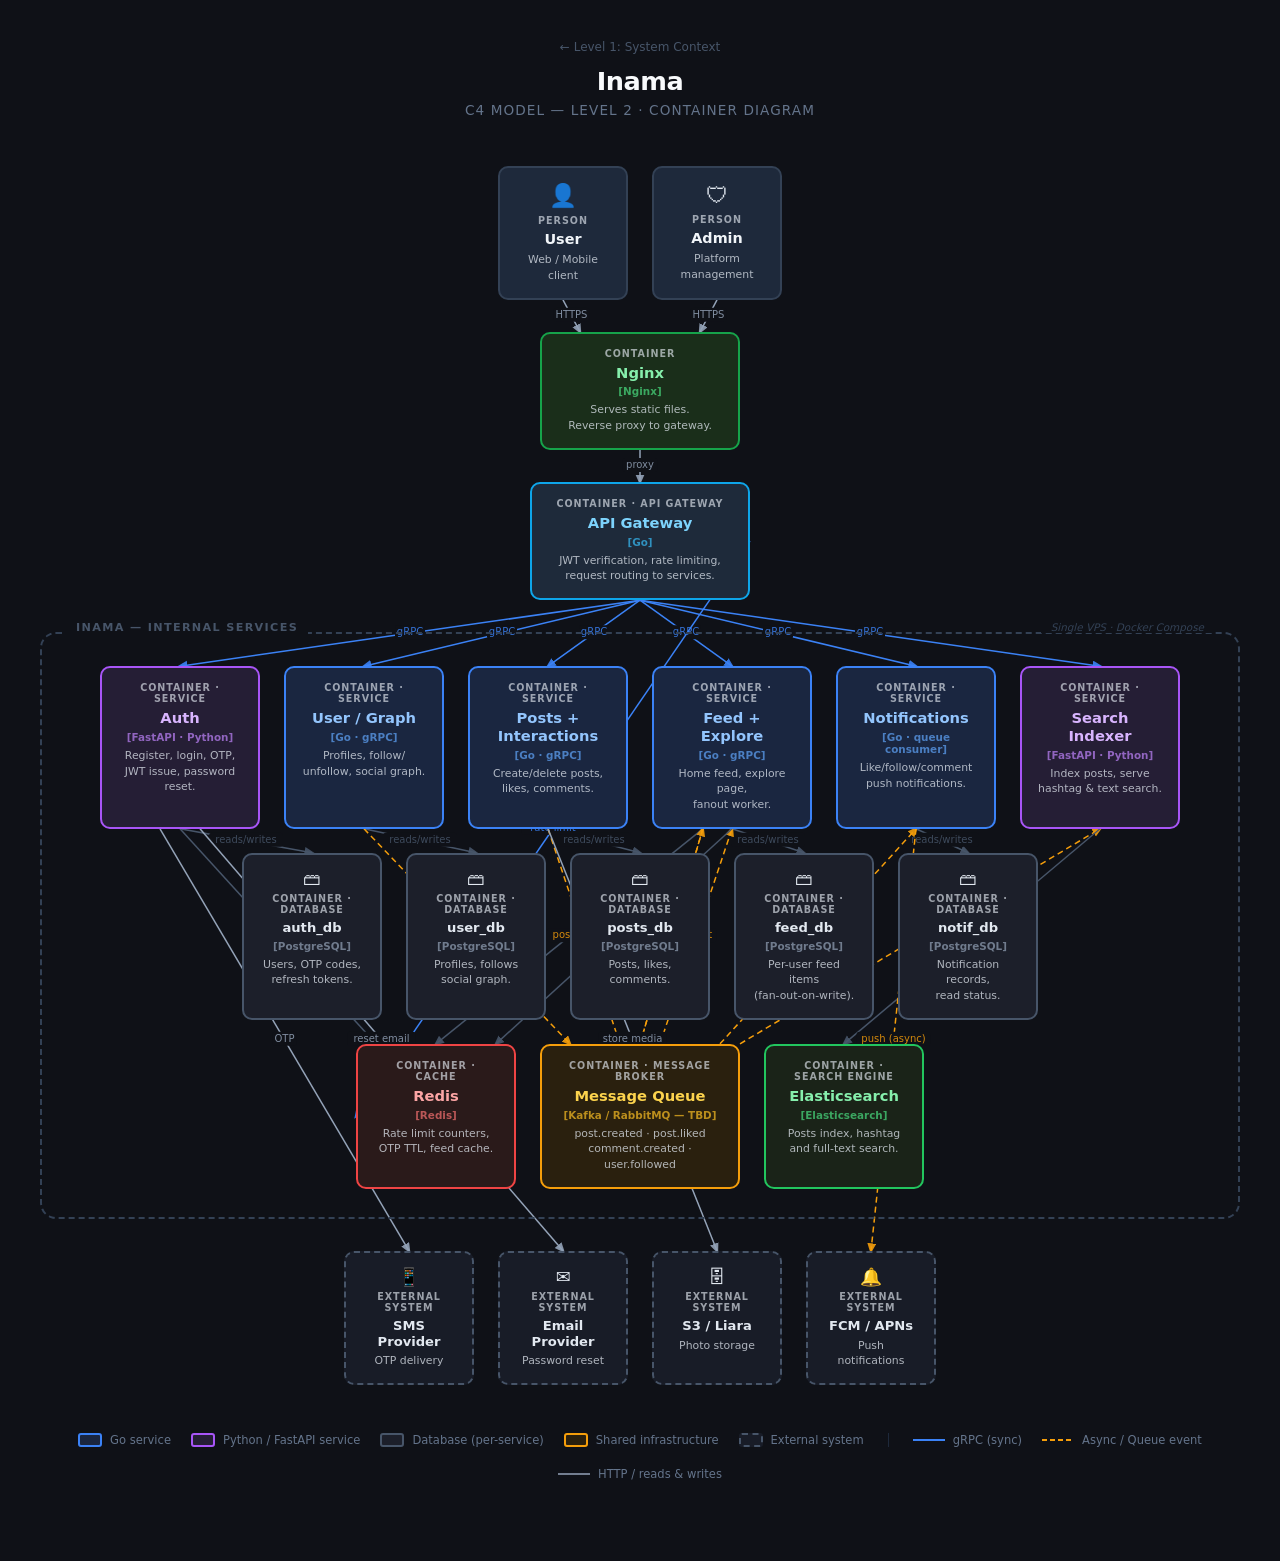
==== C4 Model/level2.html @ f20f55de "add C4 Level 2 container diagram and link from Level 1 Shows all internal containers: API Gateway, A" ====
<!DOCTYPE html>
<html lang="en">
<head>
  <meta charset="UTF-8" />
  <meta name="viewport" content="width=device-width, initial-scale=1.0" />
  <title>Inama — C4 Level 2: Container Diagram</title>
  <style>
    * { box-sizing: border-box; margin: 0; padding: 0; }

    body {
      font-family: 'Segoe UI', system-ui, sans-serif;
      background: #0f1117;
      color: #e2e8f0;
      min-height: 100vh;
      display: flex;
      flex-direction: column;
      align-items: center;
      padding: 40px 24px 80px;
    }

    header {
      text-align: center;
      margin-bottom: 48px;
    }
    header h1 { font-size: 1.6rem; font-weight: 700; color: #f8fafc; letter-spacing: -0.02em; }
    header p  { font-size: 0.85rem; color: #64748b; margin-top: 6px; text-transform: uppercase; letter-spacing: 0.08em; }

    /* ── Diagram root ── */
    .diagram {
      position: relative;
      width: 1200px;
      max-width: 100%;
    }

    /* ── SVG overlay for arrows ── */
    #arrowsSvg {
      position: absolute;
      top: 0; left: 0;
      pointer-events: none;
      overflow: visible;
    }

    /* ── Rows ── */
    .row {
      display: flex;
      justify-content: center;
      gap: 24px;
      position: relative;
      z-index: 1;
    }
    .row-top      { margin-bottom: 32px; }
    .row-nginx    { margin-bottom: 32px; }
    .row-gateway  { margin-bottom: 0; }

    /* ── System boundary box ── */
    .boundary {
      border: 2px dashed #334155;
      border-radius: 16px;
      padding: 32px 28px 28px;
      margin: 32px 0;
      position: relative;
    }
    .boundary-label {
      position: absolute;
      top: -13px;
      left: 24px;
      background: #0f1117;
      padding: 0 10px;
      font-size: 0.7rem;
      font-weight: 700;
      text-transform: uppercase;
      letter-spacing: 0.12em;
      color: #475569;
    }
    .boundary-sublabel {
      position: absolute;
      top: -13px;
      right: 24px;
      background: #0f1117;
      padding: 0 10px;
      font-size: 0.65rem;
      color: #334155;
      font-style: italic;
    }

    .row-services  { margin-bottom: 24px; }
    .row-databases { margin-bottom: 24px; }
    .row-infra     { }

    /* ── Base card ── */
    .card {
      border-radius: 10px;
      padding: 14px 16px;
      text-align: center;
      flex-shrink: 0;
    }
    .card-type {
      font-size: 0.6rem;
      font-weight: 600;
      text-transform: uppercase;
      letter-spacing: 0.1em;
      opacity: 0.65;
      margin-bottom: 5px;
    }
    .card-name {
      font-size: 0.92rem;
      font-weight: 700;
      line-height: 1.2;
      margin-bottom: 4px;
    }
    .card-tech {
      font-size: 0.65rem;
      font-weight: 600;
      opacity: 0.7;
      margin-bottom: 5px;
    }
    .card-desc {
      font-size: 0.68rem;
      line-height: 1.45;
      opacity: 0.75;
    }

    /* ── Actor ── */
    .actor {
      background: #1e293b;
      border: 2px solid #334155;
      width: 130px;
    }
    .actor .card-name { color: #f1f5f9; font-size: 0.9rem; }
    .actor-icon { font-size: 1.4rem; margin-bottom: 6px; }

    /* ── Nginx ── */
    .nginx {
      background: #1a2e1a;
      border: 2px solid #16a34a;
      width: 200px;
    }
    .nginx .card-name  { color: #86efac; }
    .nginx .card-tech  { color: #4ade80; }

    /* ── Gateway ── */
    .gateway {
      background: #1e2a3a;
      border: 2px solid #0ea5e9;
      width: 220px;
    }
    .gateway .card-name { color: #7dd3fc; }
    .gateway .card-tech { color: #38bdf8; }

    /* ── Go service ── */
    .svc-go {
      background: #1a2640;
      border: 2px solid #3b82f6;
      width: 160px;
    }
    .svc-go .card-name { color: #93c5fd; }
    .svc-go .card-tech { color: #60a5fa; }

    /* ── Python service ── */
    .svc-py {
      background: #251e35;
      border: 2px solid #a855f7;
      width: 160px;
    }
    .svc-py .card-name { color: #d8b4fe; }
    .svc-py .card-tech { color: #c084fc; }

    /* ── Database ── */
    .db {
      background: #1c1f2a;
      border: 2px solid #475569;
      width: 140px;
    }
    .db .card-name { color: #e2e8f0; font-size: 0.82rem; }
    .db .card-tech { color: #94a3b8; }
    .db-icon { font-size: 1.1rem; margin-bottom: 4px; }

    /* ── Shared infra ── */
    .infra-redis {
      background: #2a1a1a;
      border: 2px solid #ef4444;
      width: 160px;
    }
    .infra-redis .card-name { color: #fca5a5; }
    .infra-redis .card-tech { color: #f87171; }

    .infra-queue {
      background: #2a200e;
      border: 2px solid #f59e0b;
      width: 200px;
    }
    .infra-queue .card-name { color: #fcd34d; }
    .infra-queue .card-tech { color: #fbbf24; }

    .infra-es {
      background: #1a2318;
      border: 2px solid #22c55e;
      width: 160px;
    }
    .infra-es .card-name { color: #86efac; }
    .infra-es .card-tech { color: #4ade80; }

    /* ── External ── */
    .external {
      background: #181c27;
      border: 2px dashed #475569;
      width: 130px;
    }
    .external .card-name { color: #e2e8f0; font-size: 0.82rem; }
    .ext-icon { font-size: 1.1rem; margin-bottom: 4px; }

    /* ── External row ── */
    .row-external { margin-top: 32px; }

    /* ── Legend ── */
    .legend {
      display: flex;
      gap: 20px;
      margin-top: 48px;
      flex-wrap: wrap;
      justify-content: center;
    }
    .legend-item {
      display: flex;
      align-items: center;
      gap: 8px;
      font-size: 0.72rem;
      color: #64748b;
    }
    .legend-box {
      width: 24px; height: 14px;
      border-radius: 3px;
      flex-shrink: 0;
    }
    .leg-go     { background: #1a2640; border: 2px solid #3b82f6; }
    .leg-py     { background: #251e35; border: 2px solid #a855f7; }
    .leg-db     { background: #1c1f2a; border: 2px solid #475569; }
    .leg-infra  { background: #2a200e; border: 2px solid #f59e0b; }
    .leg-ext    { background: #181c27; border: 2px dashed #475569; }

    .legend-line {
      display: flex; align-items: center; gap: 8px;
      font-size: 0.72rem; color: #64748b;
    }
    .line-sample {
      width: 32px; height: 2px;
    }
    .line-grpc  { background: #3b82f6; }
    .line-async { background: #f59e0b; border-top: 2px dashed #f59e0b; height: 0; }

    /* navigation link */
    .nav-link {
      display: inline-block;
      margin-bottom: 12px;
      font-size: 0.75rem;
      color: #475569;
      text-decoration: none;
    }
    .nav-link:hover { color: #94a3b8; }
  </style>
</head>
<body>

  <a class="nav-link" href="index.html">← Level 1: System Context</a>

  <header>
    <h1>Inama</h1>
    <p>C4 Model — Level 2 · Container Diagram</p>
  </header>

  <div class="diagram" id="diagram">
    <svg id="arrowsSvg" xmlns="http://www.w3.org/2000/svg"></svg>

    <!-- Actors -->
    <div class="row row-top">
      <div class="card actor" id="actor-user">
        <div class="actor-icon">👤</div>
        <div class="card-type">Person</div>
        <div class="card-name">User</div>
        <div class="card-desc">Web / Mobile client</div>
      </div>
      <div class="card actor" id="actor-admin">
        <div class="actor-icon">🛡</div>
        <div class="card-type">Person</div>
        <div class="card-name">Admin</div>
        <div class="card-desc">Platform management</div>
      </div>
    </div>

    <!-- Nginx -->
    <div class="row row-nginx">
      <div class="card nginx" id="nginx">
        <div class="card-type">Container</div>
        <div class="card-name">Nginx</div>
        <div class="card-tech">[Nginx]</div>
        <div class="card-desc">Serves static files.<br/>Reverse proxy to gateway.</div>
      </div>
    </div>

    <!-- Gateway -->
    <div class="row row-gateway">
      <div class="card gateway" id="gateway">
        <div class="card-type">Container · API Gateway</div>
        <div class="card-name">API Gateway</div>
        <div class="card-tech">[Go]</div>
        <div class="card-desc">JWT verification, rate limiting,<br/>request routing to services.</div>
      </div>
    </div>

    <!-- System boundary -->
    <div class="boundary" id="boundary">
      <div class="boundary-label">Inama — Internal Services</div>
      <div class="boundary-sublabel">Single VPS · Docker Compose</div>

      <!-- Services -->
      <div class="row row-services">
        <div class="card svc-py" id="svc-auth">
          <div class="card-type">Container · Service</div>
          <div class="card-name">Auth</div>
          <div class="card-tech">[FastAPI · Python]</div>
          <div class="card-desc">Register, login, OTP,<br/>JWT issue, password reset.</div>
        </div>
        <div class="card svc-go" id="svc-user">
          <div class="card-type">Container · Service</div>
          <div class="card-name">User / Graph</div>
          <div class="card-tech">[Go · gRPC]</div>
          <div class="card-desc">Profiles, follow/<br/>unfollow, social graph.</div>
        </div>
        <div class="card svc-go" id="svc-posts">
          <div class="card-type">Container · Service</div>
          <div class="card-name">Posts + Interactions</div>
          <div class="card-tech">[Go · gRPC]</div>
          <div class="card-desc">Create/delete posts,<br/>likes, comments.</div>
        </div>
        <div class="card svc-go" id="svc-feed">
          <div class="card-type">Container · Service</div>
          <div class="card-name">Feed + Explore</div>
          <div class="card-tech">[Go · gRPC]</div>
          <div class="card-desc">Home feed, explore page,<br/>fanout worker.</div>
        </div>
        <div class="card svc-go" id="svc-notif">
          <div class="card-type">Container · Service</div>
          <div class="card-name">Notifications</div>
          <div class="card-tech">[Go · queue consumer]</div>
          <div class="card-desc">Like/follow/comment<br/>push notifications.</div>
        </div>
        <div class="card svc-py" id="svc-search">
          <div class="card-type">Container · Service</div>
          <div class="card-name">Search Indexer</div>
          <div class="card-tech">[FastAPI · Python]</div>
          <div class="card-desc">Index posts, serve<br/>hashtag & text search.</div>
        </div>
      </div>

      <!-- Databases -->
      <div class="row row-databases">
        <div class="card db" id="db-auth">
          <div class="db-icon">🗃</div>
          <div class="card-type">Container · Database</div>
          <div class="card-name">auth_db</div>
          <div class="card-tech">[PostgreSQL]</div>
          <div class="card-desc">Users, OTP codes,<br/>refresh tokens.</div>
        </div>
        <div class="card db" id="db-user">
          <div class="db-icon">🗃</div>
          <div class="card-type">Container · Database</div>
          <div class="card-name">user_db</div>
          <div class="card-tech">[PostgreSQL]</div>
          <div class="card-desc">Profiles, follows<br/>social graph.</div>
        </div>
        <div class="card db" id="db-posts">
          <div class="db-icon">🗃</div>
          <div class="card-type">Container · Database</div>
          <div class="card-name">posts_db</div>
          <div class="card-tech">[PostgreSQL]</div>
          <div class="card-desc">Posts, likes,<br/>comments.</div>
        </div>
        <div class="card db" id="db-feed">
          <div class="db-icon">🗃</div>
          <div class="card-type">Container · Database</div>
          <div class="card-name">feed_db</div>
          <div class="card-tech">[PostgreSQL]</div>
          <div class="card-desc">Per-user feed items<br/>(fan-out-on-write).</div>
        </div>
        <div class="card db" id="db-notif">
          <div class="db-icon">🗃</div>
          <div class="card-type">Container · Database</div>
          <div class="card-name">notif_db</div>
          <div class="card-tech">[PostgreSQL]</div>
          <div class="card-desc">Notification records,<br/>read status.</div>
        </div>
      </div>

      <!-- Shared infra -->
      <div class="row row-infra">
        <div class="card infra-redis" id="infra-redis">
          <div class="card-type">Container · Cache</div>
          <div class="card-name">Redis</div>
          <div class="card-tech">[Redis]</div>
          <div class="card-desc">Rate limit counters,<br/>OTP TTL, feed cache.</div>
        </div>
        <div class="card infra-queue" id="infra-queue">
          <div class="card-type">Container · Message Broker</div>
          <div class="card-name">Message Queue</div>
          <div class="card-tech">[Kafka / RabbitMQ — TBD]</div>
          <div class="card-desc">post.created · post.liked<br/>comment.created · user.followed</div>
        </div>
        <div class="card infra-es" id="infra-es">
          <div class="card-type">Container · Search Engine</div>
          <div class="card-name">Elasticsearch</div>
          <div class="card-tech">[Elasticsearch]</div>
          <div class="card-desc">Posts index, hashtag<br/>and full-text search.</div>
        </div>
      </div>

    </div><!-- /boundary -->

    <!-- External systems -->
    <div class="row row-external">
      <div class="card external" id="ext-sms">
        <div class="ext-icon">📱</div>
        <div class="card-type">External System</div>
        <div class="card-name">SMS Provider</div>
        <div class="card-desc">OTP delivery</div>
      </div>
      <div class="card external" id="ext-email">
        <div class="ext-icon">✉️</div>
        <div class="card-type">External System</div>
        <div class="card-name">Email Provider</div>
        <div class="card-desc">Password reset</div>
      </div>
      <div class="card external" id="ext-s3">
        <div class="ext-icon">🗄</div>
        <div class="card-type">External System</div>
        <div class="card-name">S3 / Liara</div>
        <div class="card-desc">Photo storage</div>
      </div>
      <div class="card external" id="ext-push">
        <div class="ext-icon">🔔</div>
        <div class="card-type">External System</div>
        <div class="card-name">FCM / APNs</div>
        <div class="card-desc">Push notifications</div>
      </div>
    </div>

  </div><!-- /diagram -->

  <!-- Legend -->
  <div class="legend">
    <div class="legend-item"><div class="legend-box leg-go"></div>Go service</div>
    <div class="legend-item"><div class="legend-box leg-py"></div>Python / FastAPI service</div>
    <div class="legend-item"><div class="legend-box leg-db"></div>Database (per-service)</div>
    <div class="legend-item"><div class="legend-box leg-infra"></div>Shared infrastructure</div>
    <div class="legend-item"><div class="legend-box leg-ext"></div>External system</div>
    <div style="width:1px;background:#1e293b;margin:0 4px;"></div>
    <div class="legend-line">
      <div class="line-sample line-grpc"></div>
      gRPC (sync)
    </div>
    <div class="legend-line">
      <svg width="32" height="10"><line x1="0" y1="5" x2="32" y2="5" stroke="#f59e0b" stroke-width="2" stroke-dasharray="5,3"/></svg>
      Async / Queue event
    </div>
    <div class="legend-line">
      <svg width="32" height="10"><line x1="0" y1="5" x2="32" y2="5" stroke="#94a3b8" stroke-width="1.5"/></svg>
      HTTP / reads & writes
    </div>
  </div>

  <script>
    const COLORS = {
      grpc:   '#3b82f6',
      async:  '#f59e0b',
      http:   '#94a3b8',
      dbw:    '#475569',
    };

    function cx(el, ref) {
      const e = el.getBoundingClientRect(), r = ref.getBoundingClientRect();
      return {
        x:      e.left - r.left + e.width  / 2,
        y:      e.top  - r.top  + e.height / 2,
        top:    e.top    - r.top,
        bottom: e.bottom - r.top,
        left:   e.left   - r.left,
        right:  e.right  - r.left,
        midX:   e.left   - r.left + e.width  / 2,
        midY:   e.top    - r.top  + e.height / 2,
      };
    }

    function ensureMarker(svg, color, id, dashed) {
      if (svg.querySelector(`#${id}`)) return;
      let defs = svg.querySelector('defs');
      if (!defs) { defs = document.createElementNS('http://www.w3.org/2000/svg','defs'); svg.appendChild(defs); }
      defs.innerHTML += `<marker id="${id}" markerWidth="7" markerHeight="7" refX="5" refY="3" orient="auto">
        <path d="M0,0 L0,6 L7,3 z" fill="${color}" opacity="0.9"/>
      </marker>`;
    }

    function drawLine(svg, x1, y1, x2, y2, color, dashed, label) {
      const mid = { x: (x1+x2)/2, y: (y1+y2)/2 };
      const markerId = `m-${color.replace('#','')}`;
      ensureMarker(svg, color, markerId);

      const line = document.createElementNS('http://www.w3.org/2000/svg', 'line');
      line.setAttribute('x1', x1); line.setAttribute('y1', y1);
      line.setAttribute('x2', x2); line.setAttribute('y2', y2);
      line.setAttribute('stroke', color);
      line.setAttribute('stroke-width', '1.5');
      if (dashed) line.setAttribute('stroke-dasharray', '6,4');
      line.setAttribute('marker-end', `url(#${markerId})`);
      svg.appendChild(line);

      if (label) {
        const bg = document.createElementNS('http://www.w3.org/2000/svg', 'rect');
        const tw = label.length * 5.5 + 8;
        bg.setAttribute('x', mid.x - tw/2); bg.setAttribute('y', mid.y - 8);
        bg.setAttribute('width', tw); bg.setAttribute('height', 14);
        bg.setAttribute('fill', '#0f1117'); bg.setAttribute('rx', '3');
        svg.appendChild(bg);
        const txt = document.createElementNS('http://www.w3.org/2000/svg', 'text');
        txt.setAttribute('x', mid.x); txt.setAttribute('y', mid.y + 2);
        txt.setAttribute('text-anchor', 'middle');
        txt.setAttribute('fill', color);
        txt.setAttribute('font-size', '10');
        txt.setAttribute('font-family', 'Segoe UI, system-ui, sans-serif');
        txt.setAttribute('opacity', '0.85');
        txt.textContent = label;
        svg.appendChild(txt);
      }
    }

    function draw() {
      const diag = document.getElementById('diagram');
      const svg  = document.getElementById('arrowsSvg');
      svg.innerHTML = '<defs></defs>';
      const W = diag.offsetWidth, H = diag.offsetHeight;
      svg.setAttribute('width', W); svg.setAttribute('height', H);

      const g = id => cx(document.getElementById(id), diag);

      // Actors → Nginx
      drawLine(svg, g('actor-user').x,  g('actor-user').bottom,  g('nginx').left + 40,  g('nginx').top,    COLORS.http, false, 'HTTPS');
      drawLine(svg, g('actor-admin').x, g('actor-admin').bottom, g('nginx').right - 40, g('nginx').top,    COLORS.http, false, 'HTTPS');

      // Nginx → Gateway
      drawLine(svg, g('nginx').x, g('nginx').bottom, g('gateway').x, g('gateway').top, COLORS.http, false, 'proxy');

      // Gateway → Services (gRPC)
      const gw = g('gateway');
      for (const id of ['svc-auth','svc-user','svc-posts','svc-feed','svc-search']) {
        const s = g(id);
        drawLine(svg, gw.x, gw.bottom, s.x, s.top, COLORS.grpc, false, 'gRPC');
      }
      // Notifications only gets events (gateway doesn't call it directly)
      // but gateway can call it for "mark as read" — show lighter line
      drawLine(svg, gw.x, gw.bottom, g('svc-notif').x, g('svc-notif').top, COLORS.grpc, false, 'gRPC');

      // Services → their databases
      const svcDbPairs = [
        ['svc-auth',  'db-auth'],
        ['svc-user',  'db-user'],
        ['svc-posts', 'db-posts'],
        ['svc-feed',  'db-feed'],
        ['svc-notif', 'db-notif'],
      ];
      for (const [s, d] of svcDbPairs) {
        const sv = g(s), db = g(d);
        drawLine(svg, sv.x, sv.bottom, db.x, db.top, COLORS.dbw, false, 'reads/writes');
      }

      // Gateway → Redis (rate limit)
      drawLine(svg, gw.right, gw.midY, g('infra-redis').left, g('infra-redis').midY, COLORS.grpc, false, 'rate limit');

      // Auth → Redis (OTP TTL)
      drawLine(svg, g('svc-auth').bottom, g('svc-auth').bottom,
               g('infra-redis').x, g('infra-redis').top, COLORS.dbw, false);
      // simpler: just bottom to top
      drawLine(svg, g('svc-auth').x, g('svc-auth').bottom, g('infra-redis').left + 20, g('infra-redis').top, COLORS.dbw, false, 'OTP TTL');

      // Posts → Queue (publish events)
      drawLine(svg, g('svc-posts').bottom, g('svc-posts').bottom,
               g('infra-queue').x, g('infra-queue').top, COLORS.async, true);
      drawLine(svg, g('svc-posts').x, g('svc-posts').bottom, g('infra-queue').x - 20, g('infra-queue').top, COLORS.async, true, 'post.created');

      // User → Queue (user.followed)
      drawLine(svg, g('svc-user').x, g('svc-user').bottom, g('infra-queue').left + 30, g('infra-queue').top, COLORS.async, true, 'user.followed');

      // Queue → consumers
      drawLine(svg, g('infra-queue').x, g('infra-queue').top, g('svc-feed').bottom,  g('svc-feed').bottom,  COLORS.async, true);
      drawLine(svg, g('infra-queue').x + 20, g('infra-queue').top, g('svc-feed').x,  g('svc-feed').bottom,  COLORS.async, true, 'fanout');
      drawLine(svg, g('infra-queue').right - 20, g('infra-queue').top, g('svc-notif').x, g('svc-notif').bottom, COLORS.async, true, 'notify');
      drawLine(svg, g('infra-queue').right, g('infra-queue').top, g('svc-search').x, g('svc-search').bottom, COLORS.async, true, 'index');

      // Search → Elasticsearch
      drawLine(svg, g('svc-search').x, g('svc-search').bottom, g('infra-es').x, g('infra-es').top, COLORS.dbw, false, 'index/query');

      // Feed → Redis (explore cache)
      drawLine(svg, g('svc-feed').x, g('svc-feed').bottom, g('infra-redis').right - 20, g('infra-redis').top, COLORS.dbw, false, 'explore cache');

      // Auth → external
      drawLine(svg, g('svc-auth').x - 20, g('svc-auth').bottom, g('ext-sms').x,   g('ext-sms').top,   COLORS.http, false, 'OTP');
      drawLine(svg, g('svc-auth').x + 20, g('svc-auth').bottom, g('ext-email').x, g('ext-email').top, COLORS.http, false, 'reset email');

      // Posts → S3
      drawLine(svg, g('svc-posts').x, g('svc-posts').bottom, g('ext-s3').x, g('ext-s3').top, COLORS.http, false, 'store media');

      // Notifications → Push
      drawLine(svg, g('svc-notif').x, g('svc-notif').bottom, g('ext-push').x, g('ext-push').top, COLORS.async, true, 'push (async)');
    }

    window.addEventListener('load', draw);
    window.addEventListener('resize', draw);
  </script>

</body>
</html>
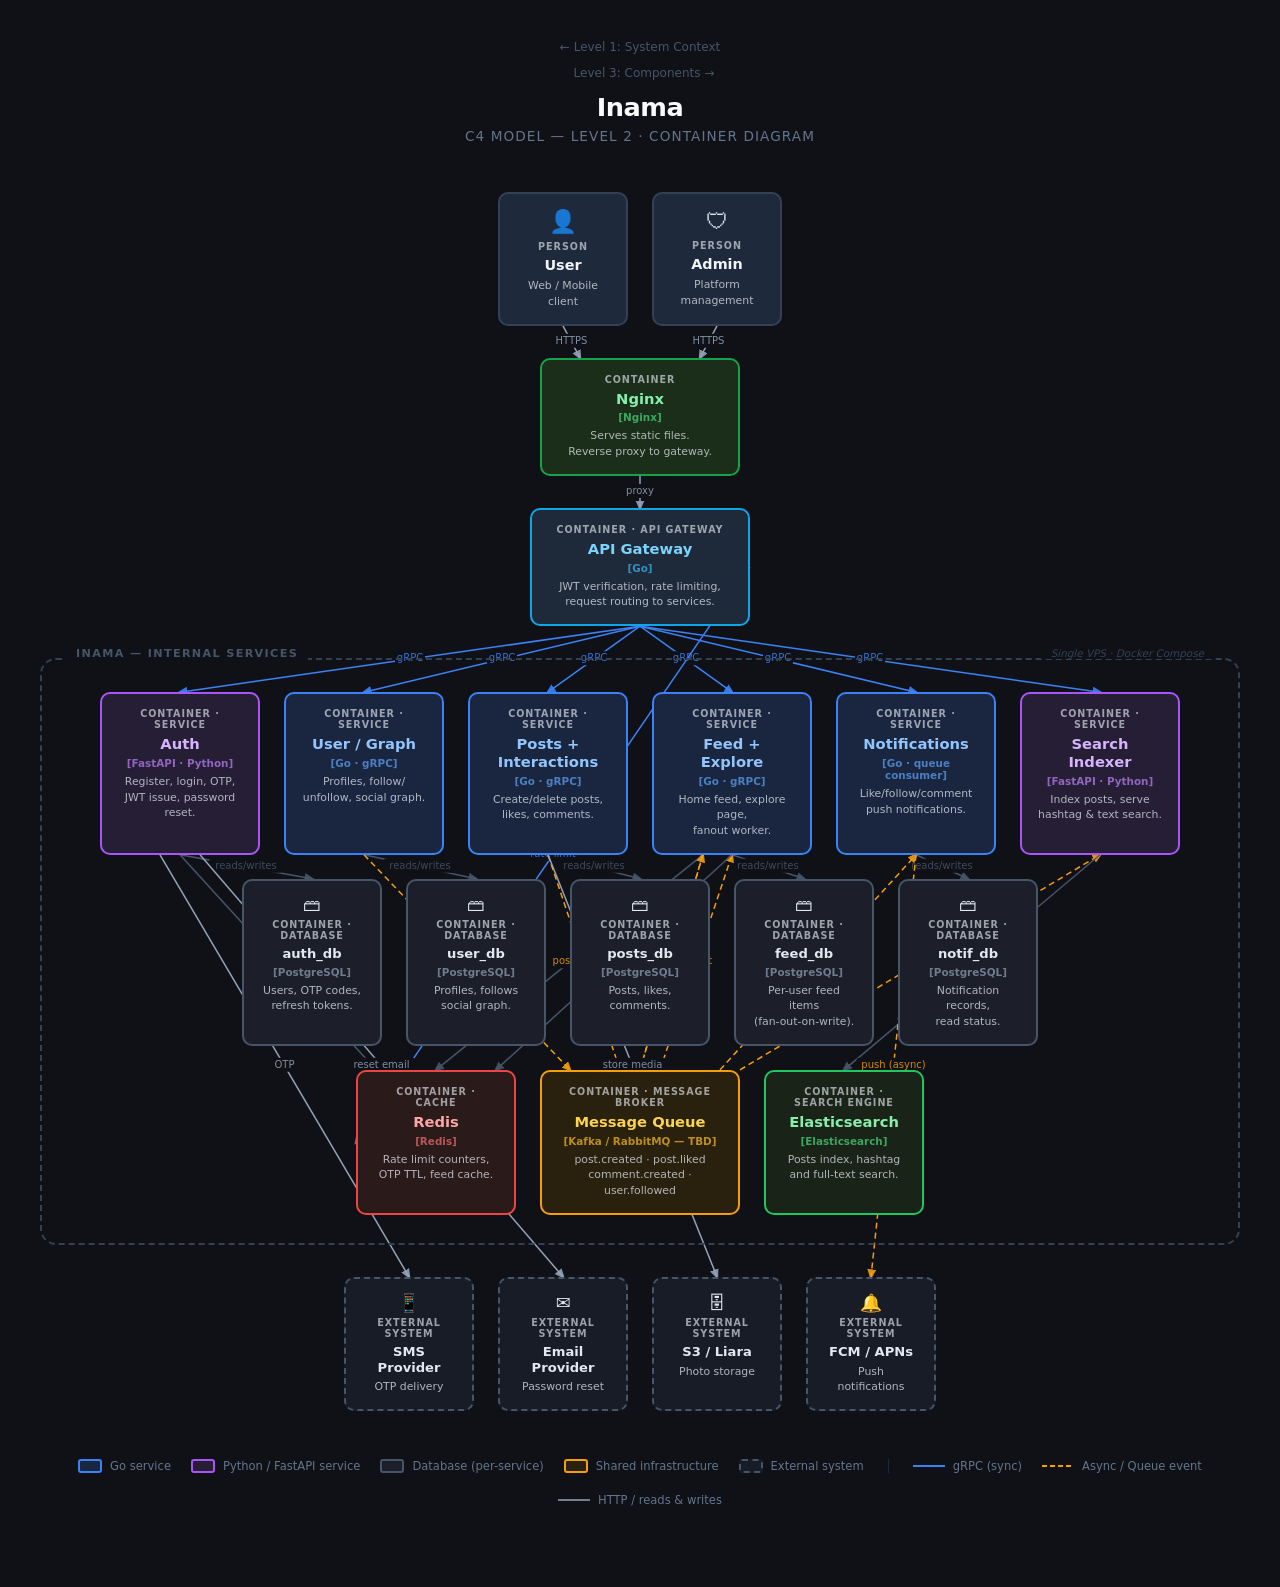
==== commit 057fb27c: "add C4 Level 3 component diagrams for all seven services Separate HTML file per container: API Gatew" ====
--- a/C4 Model/level2.html
+++ b/C4 Model/level2.html
@@ -262,6 +262,7 @@
 <body>
 
   <a class="nav-link" href="index.html">← Level 1: System Context</a>
+  <a class="nav-link" href="level3-index.html" style="margin-left:8px;">Level 3: Components →</a>
 
   <header>
     <h1>Inama</h1>
